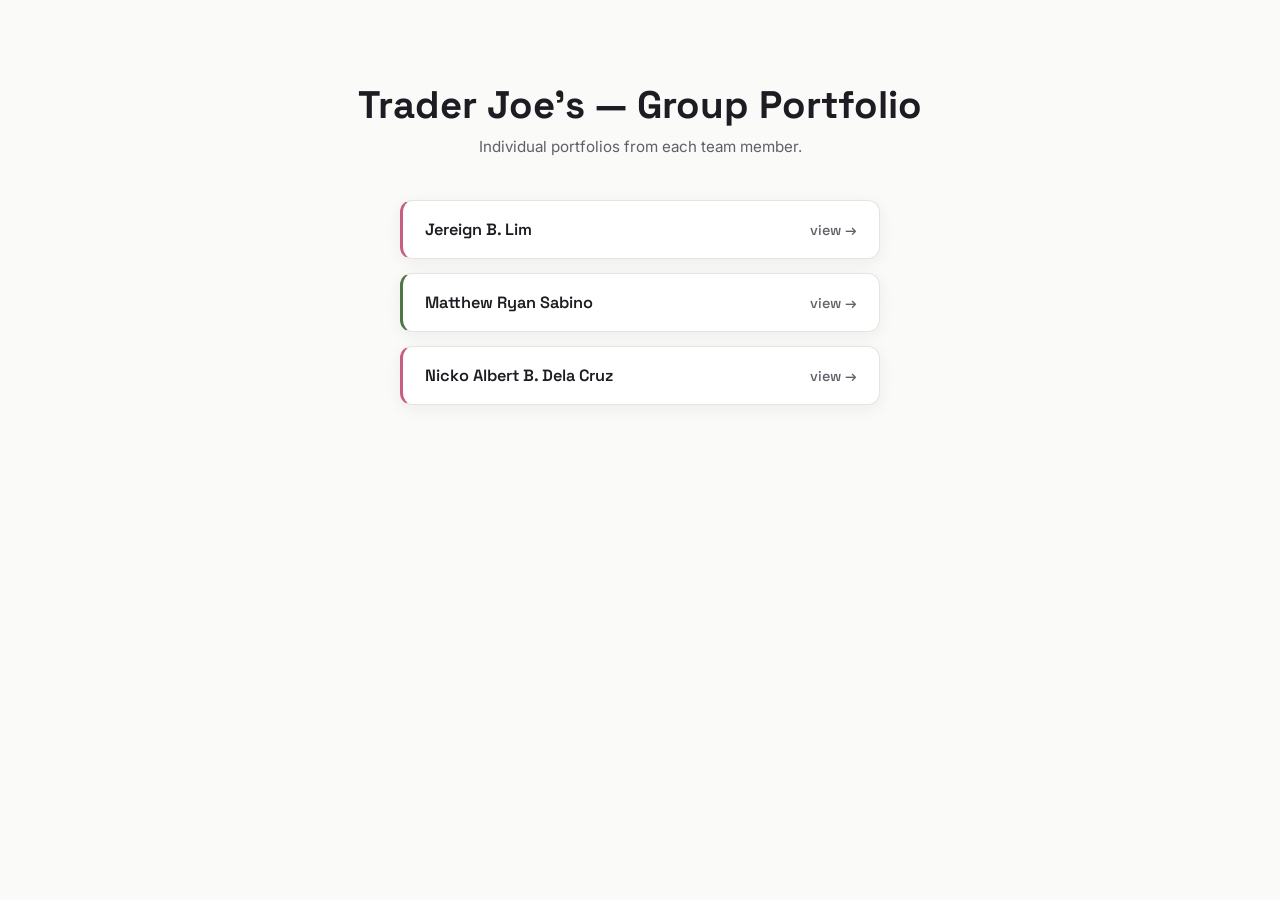
==== index.html @ ab8802c1 "feat: add link to delacruz portfolio in main index, update minor portfolio details" ====
<!DOCTYPE html>
<html lang="en">

<head>
  <meta charset="UTF-8">
  <meta name="viewport" content="width=device-width, initial-scale=1.0">
  <title>Group Portfolio</title>
  <link rel="preconnect" href="https://fonts.googleapis.com">
  <link
    href="https://fonts.googleapis.com/css2?family=Space+Grotesk:wght@600;700&family=Inter:wght@400;500;600&display=swap"
    rel="stylesheet">
  <style>
    :root {
      --ink: #1e1c22;
      --ink-soft: #625d68;
      --paper: #fafaf9;
      --white: #ffffff;
      --line: #e6e3e0;
      --pink-deep: #c85e80;
      --sage-deep: #4f7548;
      --radius: 12px;
      --shadow: 0 4px 16px rgba(30, 28, 34, 0.06);
      --shadow-md: 0 8px 24px rgba(30, 28, 34, 0.09);
    }

    * {
      box-sizing: border-box;
    }

    body {
      margin: 0;
      min-height: 100vh;
      font-family: 'Inter', sans-serif;
      color: var(--ink);
      background: var(--paper);
      display: flex;
      flex-direction: column;
      align-items: center;
      padding: 80px 6% 60px;
    }

    h1 {
      font-family: 'Space Grotesk', sans-serif;
      font-size: clamp(1.8rem, 4vw, 2.4rem);
      margin: 0 0 8px;
    }

    .sub {
      color: var(--ink-soft);
      font-size: 0.95rem;
      margin: 0 0 44px;
    }

    ul {
      list-style: none;
      margin: 0;
      padding: 0;
      width: 100%;
      max-width: 480px;
      display: flex;
      flex-direction: column;
      gap: 14px;
    }

    li a {
      display: flex;
      align-items: center;
      justify-content: space-between;
      text-decoration: none;
      color: var(--ink);
      background: var(--white);
      border: 1px solid var(--line);
      border-left: 3px solid var(--pink-deep);
      border-radius: var(--radius);
      padding: 18px 22px;
      font-family: 'Space Grotesk', sans-serif;
      font-weight: 600;
      font-size: 1.02rem;
      box-shadow: var(--shadow);
      transition: transform 0.15s ease, box-shadow 0.15s ease;
    }

    li:nth-child(2n) a {
      border-left-color: var(--sage-deep);
    }

    li a:hover {
      transform: translateY(-2px);
      box-shadow: var(--shadow-md);
    }

    li a .arrow {
      color: var(--ink-soft);
      font-weight: 500;
      font-size: 0.9rem;
    }
  </style>
</head>

<body>

  <h1>Trader Joe's — Group Portfolio</h1>
  <p class="sub">Individual portfolios from each team member.</p>

  <ul>
    <li><a href="lim-jereign/index.html"><span>Jereign B. Lim</span><span class="arrow">view →</span></a></li>
    <li><a href="sabino-matthewryan/index.html"><span>Matthew Ryan Sabino</span><span class="arrow">view →</span></a>
    </li>
    <li><a href="delacruz-nicko/index.html"><span>Nicko Albert B. Dela Cruz</span><span class="arrow">view →</span></a>
    <!-- Add more <li> entries here as teammates add their folders -->
  </ul>

</body>

</html>
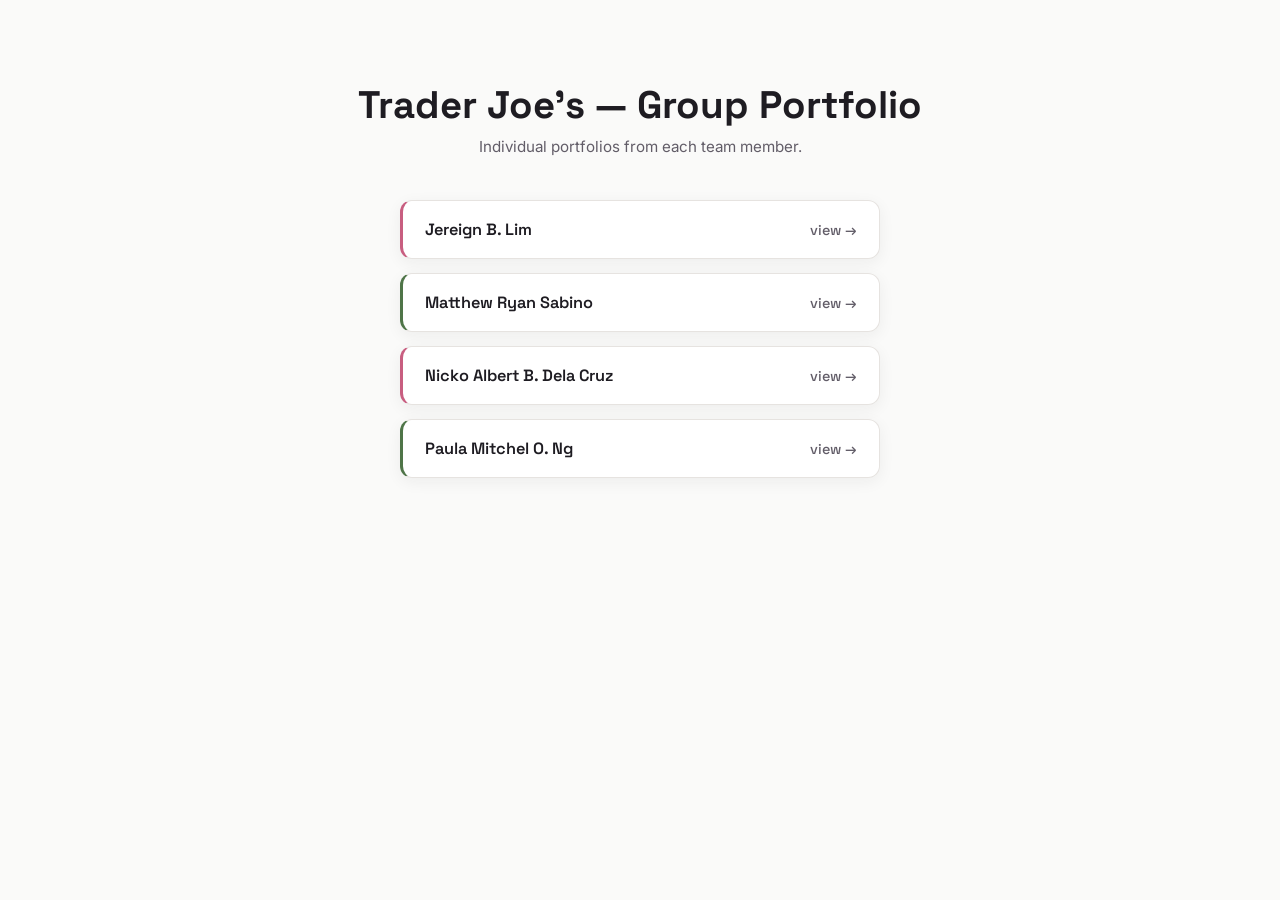
==== commit 1e2859aa: "update main index.html with portfolio link" ====
--- a/index.html
+++ b/index.html
@@ -107,6 +107,7 @@
     <li><a href="sabino-matthewryan/index.html"><span>Matthew Ryan Sabino</span><span class="arrow">view →</span></a>
     </li>
     <li><a href="delacruz-nicko/index.html"><span>Nicko Albert B. Dela Cruz</span><span class="arrow">view →</span></a>
+    <li><a href="ng-paulamitchel/index.html"><span>Paula Mitchel O. Ng</span><span class="arrow">view →</span></a>
     <!-- Add more <li> entries here as teammates add their folders -->
   </ul>
 
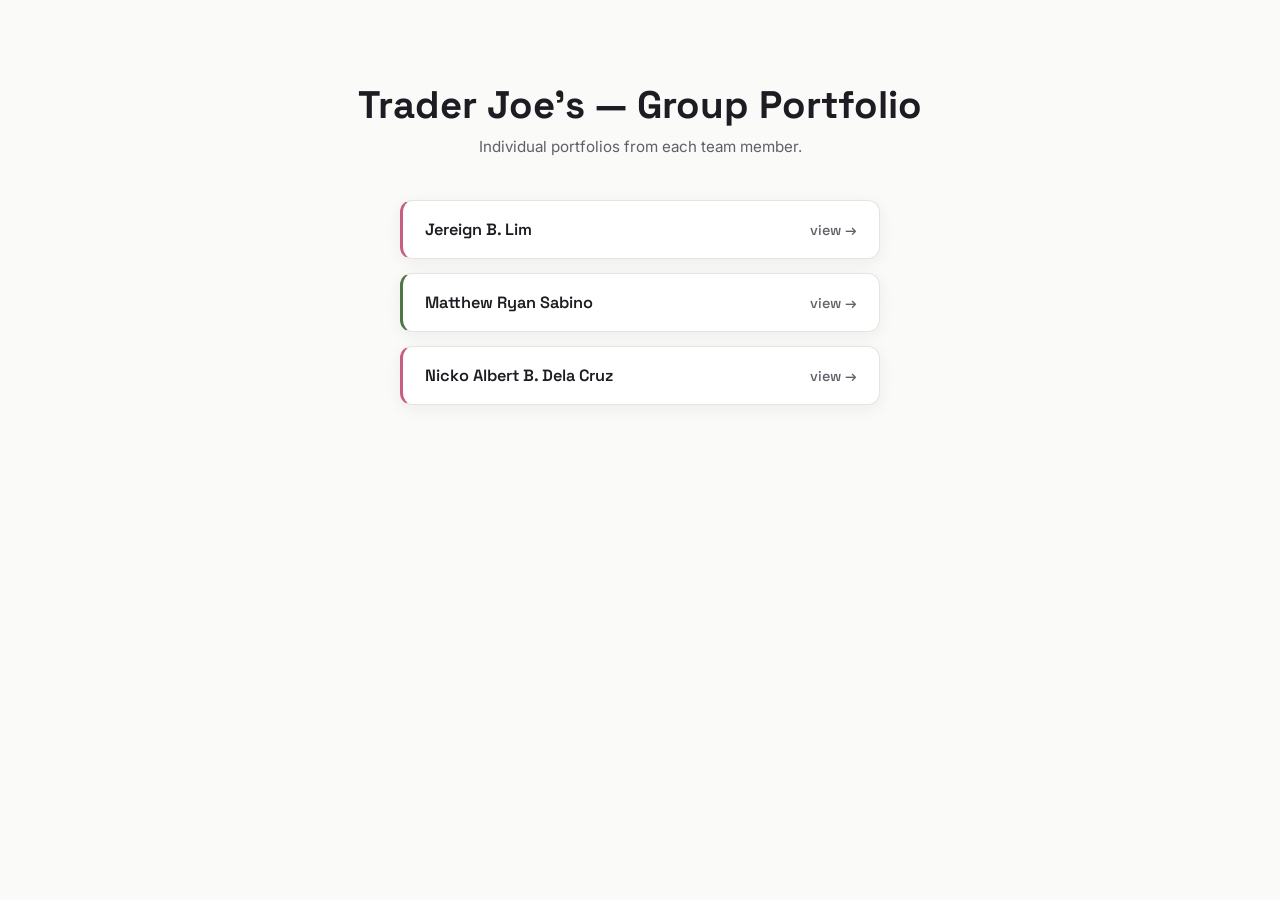
==== commit 61d2fa36: "Merge branch 'main' into lim-portfolio" ====
--- a/index.html
+++ b/index.html
@@ -107,7 +107,6 @@
     <li><a href="sabino-matthewryan/index.html"><span>Matthew Ryan Sabino</span><span class="arrow">view →</span></a>
     </li>
     <li><a href="delacruz-nicko/index.html"><span>Nicko Albert B. Dela Cruz</span><span class="arrow">view →</span></a>
-    <li><a href="ng-paulamitchel/index.html"><span>Paula Mitchel O. Ng</span><span class="arrow">view →</span></a>
     <!-- Add more <li> entries here as teammates add their folders -->
   </ul>
 
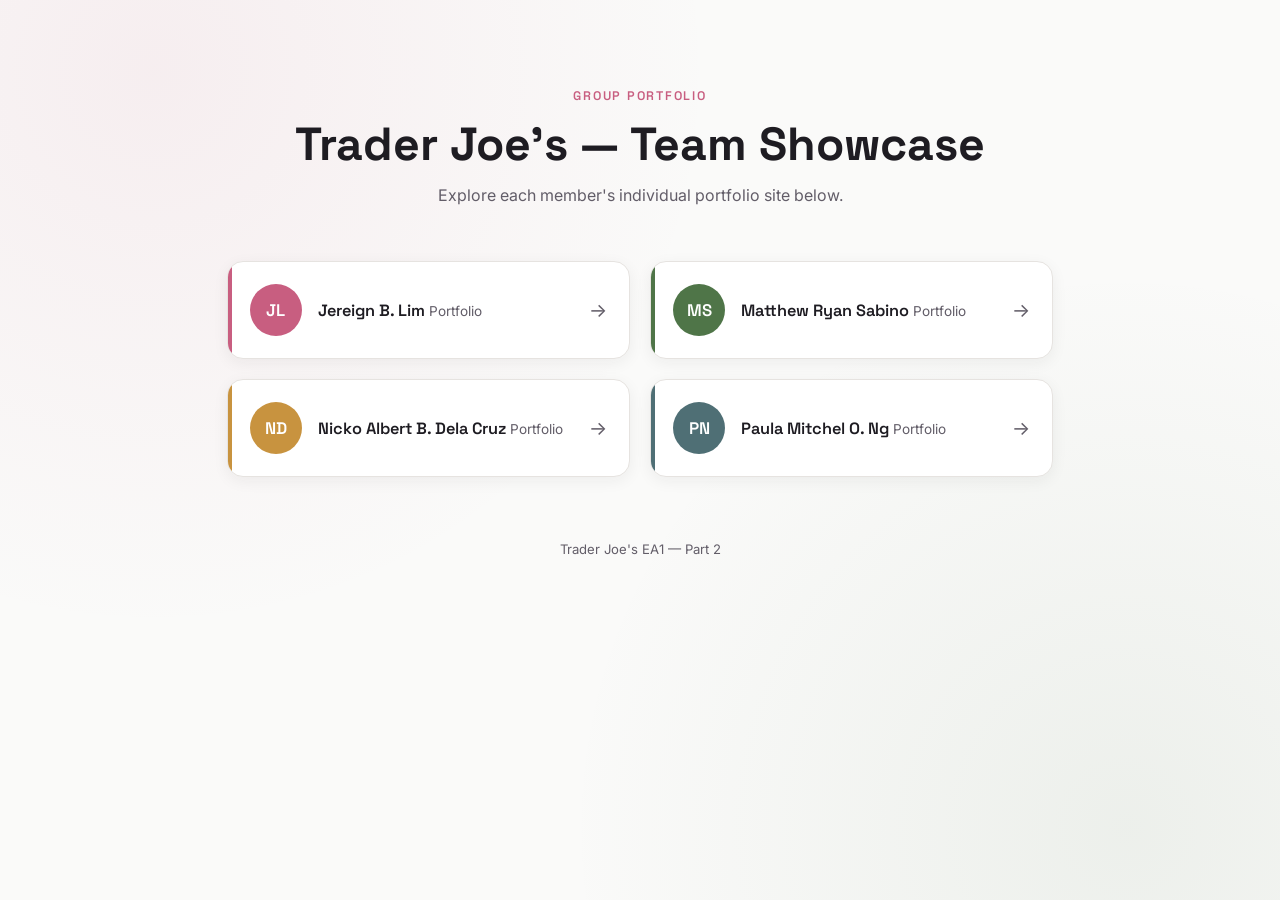
==== commit e853994e: "Revamp portfolio section layout and styling for improved presentation" ====
--- a/index.html
+++ b/index.html
@@ -7,7 +7,7 @@
   <title>Group Portfolio</title>
   <link rel="preconnect" href="https://fonts.googleapis.com">
   <link
-    href="https://fonts.googleapis.com/css2?family=Space+Grotesk:wght@600;700&family=Inter:wght@400;500;600&display=swap"
+    href="https://fonts.googleapis.com/css2?family=Space+Grotesk:wght@500;600;700&family=Inter:wght@400;500;600&display=swap"
     rel="stylesheet">
   <style>
     :root {
@@ -18,9 +18,11 @@
       --line: #e6e3e0;
       --pink-deep: #c85e80;
       --sage-deep: #4f7548;
-      --radius: 12px;
+      --amber: #c8933f;
+      --slate: #4f6f75;
+      --radius: 16px;
       --shadow: 0 4px 16px rgba(30, 28, 34, 0.06);
-      --shadow-md: 0 8px 24px rgba(30, 28, 34, 0.09);
+      --shadow-md: 0 14px 32px rgba(30, 28, 34, 0.12);
     }
 
     * {
@@ -32,84 +34,203 @@
       min-height: 100vh;
       font-family: 'Inter', sans-serif;
       color: var(--ink);
-      background: var(--paper);
+      background:
+        radial-gradient(circle at 12% 8%, rgba(200, 94, 128, 0.08), transparent 40%),
+        radial-gradient(circle at 88% 92%, rgba(79, 117, 72, 0.08), transparent 40%),
+        var(--paper);
+    }
+
+    .wrap {
+      max-width: 980px;
+      margin: 0 auto;
+      padding: 88px 6% 80px;
       display: flex;
       flex-direction: column;
       align-items: center;
-      padding: 80px 6% 60px;
+    }
+
+    .eyebrow {
+      font-family: 'Space Grotesk', sans-serif;
+      font-size: 0.78rem;
+      font-weight: 600;
+      letter-spacing: 0.14em;
+      text-transform: uppercase;
+      color: var(--pink-deep);
+      margin: 0 0 14px;
     }
 
     h1 {
       font-family: 'Space Grotesk', sans-serif;
-      font-size: clamp(1.8rem, 4vw, 2.4rem);
-      margin: 0 0 8px;
+      font-size: clamp(2rem, 5vw, 2.9rem);
+      line-height: 1.15;
+      margin: 0 0 14px;
+      text-align: center;
     }
 
     .sub {
       color: var(--ink-soft);
-      font-size: 0.95rem;
-      margin: 0 0 44px;
-    }
-
-    ul {
+      font-size: 1rem;
+      max-width: 46ch;
+      text-align: center;
+      margin: 0 0 56px;
+    }
+
+    .grid {
       list-style: none;
       margin: 0;
       padding: 0;
       width: 100%;
-      max-width: 480px;
-      display: flex;
-      flex-direction: column;
-      gap: 14px;
-    }
-
-    li a {
+      display: grid;
+      grid-template-columns: repeat(2, minmax(0, 1fr));
+      gap: 20px;
+    }
+
+    @media (max-width: 620px) {
+      .grid {
+        grid-template-columns: 1fr;
+      }
+    }
+
+    .card {
       display: flex;
       align-items: center;
-      justify-content: space-between;
+      gap: 16px;
       text-decoration: none;
       color: var(--ink);
       background: var(--white);
       border: 1px solid var(--line);
-      border-left: 3px solid var(--pink-deep);
       border-radius: var(--radius);
-      padding: 18px 22px;
+      padding: 22px;
+      box-shadow: var(--shadow);
+      transition: transform 0.2s ease, box-shadow 0.2s ease, border-color 0.2s ease;
+      position: relative;
+      overflow: hidden;
+    }
+
+    .card::before {
+      content: "";
+      position: absolute;
+      inset: 0 auto 0 0;
+      width: 4px;
+      background: var(--accent, var(--pink-deep));
+    }
+
+    .card:hover {
+      transform: translateY(-3px);
+      box-shadow: var(--shadow-md);
+      border-color: color-mix(in srgb, var(--accent, var(--pink-deep)) 40%, var(--line));
+    }
+
+    .avatar {
+      flex: none;
+      width: 52px;
+      height: 52px;
+      border-radius: 50%;
+      display: flex;
+      align-items: center;
+      justify-content: center;
+      font-family: 'Space Grotesk', sans-serif;
+      font-weight: 600;
+      font-size: 1.05rem;
+      color: var(--white);
+      background: var(--accent, var(--pink-deep));
+    }
+
+    .info {
+      flex: 1;
+      min-width: 0;
+    }
+
+    .name {
       font-family: 'Space Grotesk', sans-serif;
       font-weight: 600;
       font-size: 1.02rem;
-      box-shadow: var(--shadow);
-      transition: transform 0.15s ease, box-shadow 0.15s ease;
-    }
-
-    li:nth-child(2n) a {
-      border-left-color: var(--sage-deep);
-    }
-
-    li a:hover {
-      transform: translateY(-2px);
-      box-shadow: var(--shadow-md);
-    }
-
-    li a .arrow {
-      color: var(--ink-soft);
-      font-weight: 500;
-      font-size: 0.9rem;
+      white-space: nowrap;
+      overflow: hidden;
+      text-overflow: ellipsis;
+    }
+
+    .role {
+      color: var(--ink-soft);
+      font-size: 0.85rem;
+      margin-top: 2px;
+    }
+
+    .arrow {
+      flex: none;
+      color: var(--ink-soft);
+      font-size: 1.2rem;
+      transition: transform 0.2s ease, color 0.2s ease;
+    }
+
+    .card:hover .arrow {
+      transform: translateX(3px);
+      color: var(--accent, var(--pink-deep));
+    }
+
+    footer {
+      margin-top: 64px;
+      color: var(--ink-soft);
+      font-size: 0.82rem;
+      text-align: center;
     }
   </style>
 </head>
 
 <body>
 
-  <h1>Trader Joe's — Group Portfolio</h1>
-  <p class="sub">Individual portfolios from each team member.</p>
-
-  <ul>
-    <li><a href="lim-jereign/index.html"><span>Jereign B. Lim</span><span class="arrow">view →</span></a></li>
-    <li><a href="sabino-matthewryan/index.html"><span>Matthew Ryan Sabino</span><span class="arrow">view →</span></a>
-    </li>
-    <li><a href="delacruz-nicko/index.html"><span>Nicko Albert B. Dela Cruz</span><span class="arrow">view →</span></a>
-    <!-- Add more <li> entries here as teammates add their folders -->
-  </ul>
+  <div class="wrap">
+    <p class="eyebrow">Group Portfolio</p>
+    <h1>Trader Joe's — Team Showcase</h1>
+    <p class="sub">Explore each member's individual portfolio site below.</p>
+
+    <ul class="grid">
+      <li>
+        <a class="card" href="lim-jereign/index.html" style="--accent: var(--pink-deep);">
+          <span class="avatar">JL</span>
+          <span class="info">
+            <span class="name">Jereign B. Lim</span>
+            <span class="role">Portfolio</span>
+          </span>
+          <span class="arrow">→</span>
+        </a>
+      </li>
+      <li>
+        <a class="card" href="sabino-matthewryan/index.html" style="--accent: var(--sage-deep);">
+          <span class="avatar">MS</span>
+          <span class="info">
+            <span class="name">Matthew Ryan Sabino</span>
+            <span class="role">Portfolio</span>
+          </span>
+          <span class="arrow">→</span>
+        </a>
+      </li>
+      <li>
+        <a class="card" href="delacruz-nicko/index.html" style="--accent: var(--amber);">
+          <span class="avatar">ND</span>
+          <span class="info">
+            <span class="name">Nicko Albert B. Dela Cruz</span>
+            <span class="role">Portfolio</span>
+          </span>
+          <span class="arrow">→</span>
+        </a>
+      </li>
+      <li>
+        <a class="card" href="ng-paulamitchel/index.html" style="--accent: var(--slate);">
+          <span class="avatar">PN</span>
+          <span class="info">
+            <span class="name">Paula Mitchel O. Ng</span>
+            <span class="role">Portfolio</span>
+          </span>
+          <span class="arrow">→</span>
+        </a>
+      </li>
+      <!-- Add more <li> entries here as teammates add their folders -->
+    </ul>
+
+    <footer>Trader Joe's EA1 — Part 2</footer>
+  </div>
 
 </body>
 
-</html>+</html>
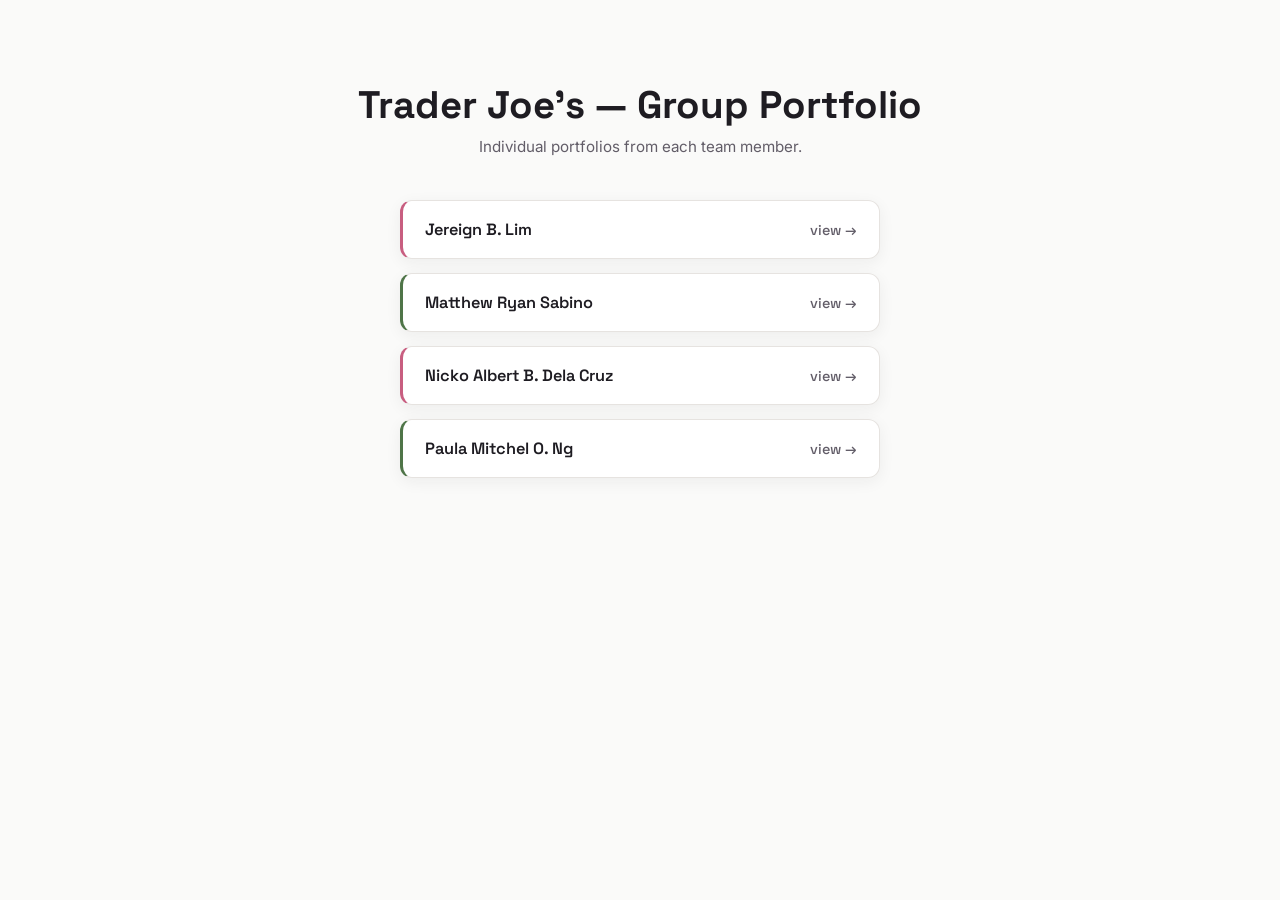
==== commit 7586c2b6: "Revert "Revamp portfolio section layout and styling for improved presentation" This reverts commit f" ====
--- a/index.html
+++ b/index.html
@@ -7,7 +7,7 @@
   <title>Group Portfolio</title>
   <link rel="preconnect" href="https://fonts.googleapis.com">
   <link
-    href="https://fonts.googleapis.com/css2?family=Space+Grotesk:wght@500;600;700&family=Inter:wght@400;500;600&display=swap"
+    href="https://fonts.googleapis.com/css2?family=Space+Grotesk:wght@600;700&family=Inter:wght@400;500;600&display=swap"
     rel="stylesheet">
   <style>
     :root {
@@ -18,11 +18,9 @@
       --line: #e6e3e0;
       --pink-deep: #c85e80;
       --sage-deep: #4f7548;
-      --amber: #c8933f;
-      --slate: #4f6f75;
-      --radius: 16px;
+      --radius: 12px;
       --shadow: 0 4px 16px rgba(30, 28, 34, 0.06);
-      --shadow-md: 0 14px 32px rgba(30, 28, 34, 0.12);
+      --shadow-md: 0 8px 24px rgba(30, 28, 34, 0.09);
     }
 
     * {
@@ -34,203 +32,85 @@
       min-height: 100vh;
       font-family: 'Inter', sans-serif;
       color: var(--ink);
-      background:
-        radial-gradient(circle at 12% 8%, rgba(200, 94, 128, 0.08), transparent 40%),
-        radial-gradient(circle at 88% 92%, rgba(79, 117, 72, 0.08), transparent 40%),
-        var(--paper);
-    }
-
-    .wrap {
-      max-width: 980px;
-      margin: 0 auto;
-      padding: 88px 6% 80px;
+      background: var(--paper);
       display: flex;
       flex-direction: column;
       align-items: center;
-    }
-
-    .eyebrow {
-      font-family: 'Space Grotesk', sans-serif;
-      font-size: 0.78rem;
-      font-weight: 600;
-      letter-spacing: 0.14em;
-      text-transform: uppercase;
-      color: var(--pink-deep);
-      margin: 0 0 14px;
+      padding: 80px 6% 60px;
     }
 
     h1 {
       font-family: 'Space Grotesk', sans-serif;
-      font-size: clamp(2rem, 5vw, 2.9rem);
-      line-height: 1.15;
-      margin: 0 0 14px;
-      text-align: center;
+      font-size: clamp(1.8rem, 4vw, 2.4rem);
+      margin: 0 0 8px;
     }
 
     .sub {
       color: var(--ink-soft);
-      font-size: 1rem;
-      max-width: 46ch;
-      text-align: center;
-      margin: 0 0 56px;
+      font-size: 0.95rem;
+      margin: 0 0 44px;
     }
 
-    .grid {
+    ul {
       list-style: none;
       margin: 0;
       padding: 0;
       width: 100%;
-      display: grid;
-      grid-template-columns: repeat(2, minmax(0, 1fr));
-      gap: 20px;
+      max-width: 480px;
+      display: flex;
+      flex-direction: column;
+      gap: 14px;
     }
 
-    @media (max-width: 620px) {
-      .grid {
-        grid-template-columns: 1fr;
-      }
-    }
-
-    .card {
+    li a {
       display: flex;
       align-items: center;
-      gap: 16px;
+      justify-content: space-between;
       text-decoration: none;
       color: var(--ink);
       background: var(--white);
       border: 1px solid var(--line);
+      border-left: 3px solid var(--pink-deep);
       border-radius: var(--radius);
-      padding: 22px;
-      box-shadow: var(--shadow);
-      transition: transform 0.2s ease, box-shadow 0.2s ease, border-color 0.2s ease;
-      position: relative;
-      overflow: hidden;
-    }
-
-    .card::before {
-      content: "";
-      position: absolute;
-      inset: 0 auto 0 0;
-      width: 4px;
-      background: var(--accent, var(--pink-deep));
-    }
-
-    .card:hover {
-      transform: translateY(-3px);
-      box-shadow: var(--shadow-md);
-      border-color: color-mix(in srgb, var(--accent, var(--pink-deep)) 40%, var(--line));
-    }
-
-    .avatar {
-      flex: none;
-      width: 52px;
-      height: 52px;
-      border-radius: 50%;
-      display: flex;
-      align-items: center;
-      justify-content: center;
-      font-family: 'Space Grotesk', sans-serif;
-      font-weight: 600;
-      font-size: 1.05rem;
-      color: var(--white);
-      background: var(--accent, var(--pink-deep));
-    }
-
-    .info {
-      flex: 1;
-      min-width: 0;
-    }
-
-    .name {
+      padding: 18px 22px;
       font-family: 'Space Grotesk', sans-serif;
       font-weight: 600;
       font-size: 1.02rem;
-      white-space: nowrap;
-      overflow: hidden;
-      text-overflow: ellipsis;
+      box-shadow: var(--shadow);
+      transition: transform 0.15s ease, box-shadow 0.15s ease;
     }
 
-    .role {
-      color: var(--ink-soft);
-      font-size: 0.85rem;
-      margin-top: 2px;
+    li:nth-child(2n) a {
+      border-left-color: var(--sage-deep);
     }
 
-    .arrow {
-      flex: none;
-      color: var(--ink-soft);
-      font-size: 1.2rem;
-      transition: transform 0.2s ease, color 0.2s ease;
+    li a:hover {
+      transform: translateY(-2px);
+      box-shadow: var(--shadow-md);
     }
 
-    .card:hover .arrow {
-      transform: translateX(3px);
-      color: var(--accent, var(--pink-deep));
-    }
-
-    footer {
-      margin-top: 64px;
+    li a .arrow {
       color: var(--ink-soft);
-      font-size: 0.82rem;
-      text-align: center;
+      font-weight: 500;
+      font-size: 0.9rem;
     }
   </style>
 </head>
 
 <body>
 
-  <div class="wrap">
-    <p class="eyebrow">Group Portfolio</p>
-    <h1>Trader Joe's — Team Showcase</h1>
-    <p class="sub">Explore each member's individual portfolio site below.</p>
+  <h1>Trader Joe's — Group Portfolio</h1>
+  <p class="sub">Individual portfolios from each team member.</p>
 
-    <ul class="grid">
-      <li>
-        <a class="card" href="lim-jereign/index.html" style="--accent: var(--pink-deep);">
-          <span class="avatar">JL</span>
-          <span class="info">
-            <span class="name">Jereign B. Lim</span>
-            <span class="role">Portfolio</span>
-          </span>
-          <span class="arrow">→</span>
-        </a>
-      </li>
-      <li>
-        <a class="card" href="sabino-matthewryan/index.html" style="--accent: var(--sage-deep);">
-          <span class="avatar">MS</span>
-          <span class="info">
-            <span class="name">Matthew Ryan Sabino</span>
-            <span class="role">Portfolio</span>
-          </span>
-          <span class="arrow">→</span>
-        </a>
-      </li>
-      <li>
-        <a class="card" href="delacruz-nicko/index.html" style="--accent: var(--amber);">
-          <span class="avatar">ND</span>
-          <span class="info">
-            <span class="name">Nicko Albert B. Dela Cruz</span>
-            <span class="role">Portfolio</span>
-          </span>
-          <span class="arrow">→</span>
-        </a>
-      </li>
-      <li>
-        <a class="card" href="ng-paulamitchel/index.html" style="--accent: var(--slate);">
-          <span class="avatar">PN</span>
-          <span class="info">
-            <span class="name">Paula Mitchel O. Ng</span>
-            <span class="role">Portfolio</span>
-          </span>
-          <span class="arrow">→</span>
-        </a>
-      </li>
-      <!-- Add more <li> entries here as teammates add their folders -->
-    </ul>
-
-    <footer>Trader Joe's EA1 — Part 2</footer>
-  </div>
+  <ul>
+    <li><a href="lim-jereign/index.html"><span>Jereign B. Lim</span><span class="arrow">view →</span></a></li>
+    <li><a href="sabino-matthewryan/index.html"><span>Matthew Ryan Sabino</span><span class="arrow">view →</span></a>
+    </li>
+    <li><a href="delacruz-nicko/index.html"><span>Nicko Albert B. Dela Cruz</span><span class="arrow">view →</span></a>
+    <li><a href="ng-paulamitchel/index.html"><span>Paula Mitchel O. Ng</span><span class="arrow">view →</span></a>
+    <!-- Add more <li> entries here as teammates add their folders -->
+  </ul>
 
 </body>
 
-</html>
+</html>
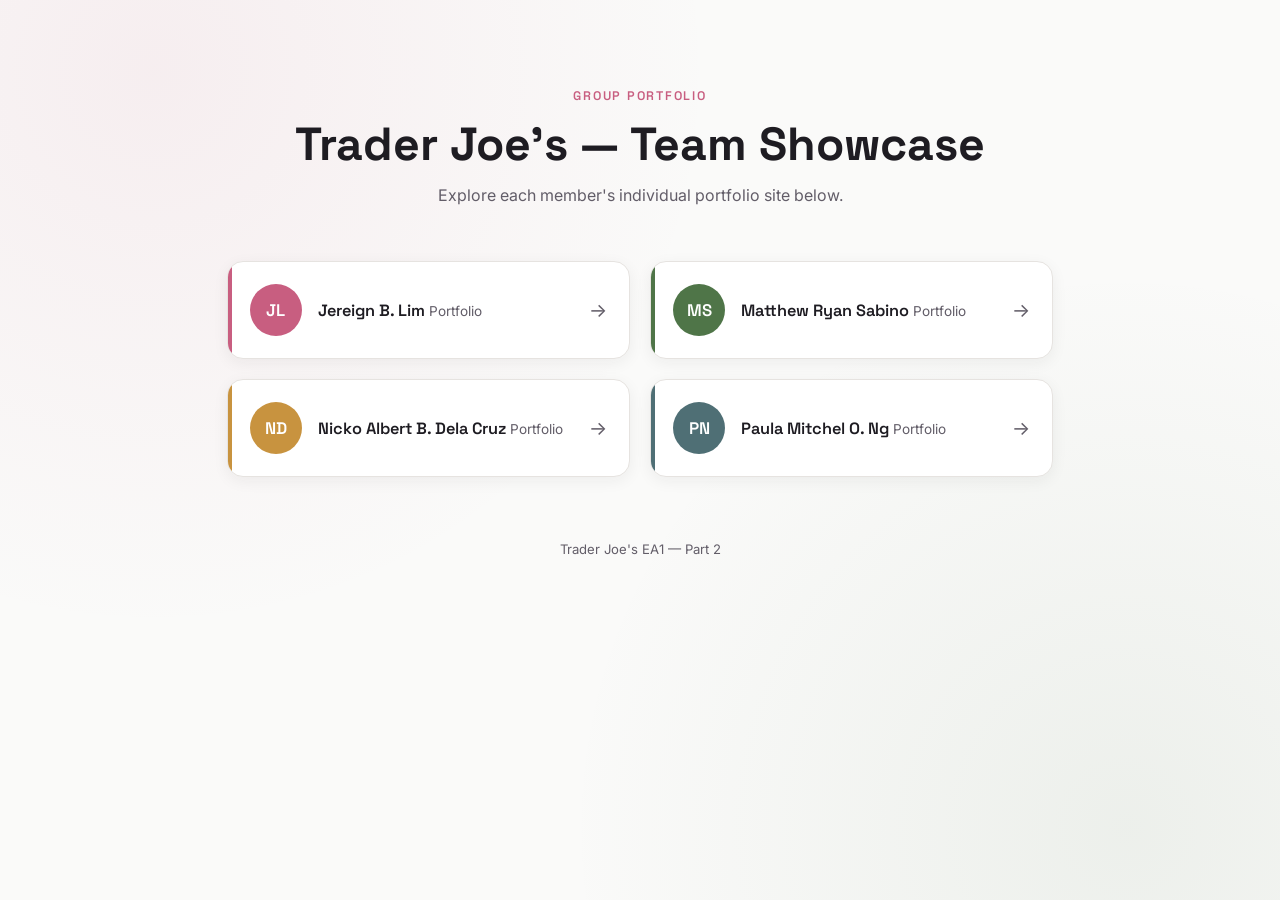
==== commit 427784cd: "Enhance layout and styling of portfolio section for better presentation and user experience" ====
--- a/index.html
+++ b/index.html
@@ -7,7 +7,7 @@
   <title>Group Portfolio</title>
   <link rel="preconnect" href="https://fonts.googleapis.com">
   <link
-    href="https://fonts.googleapis.com/css2?family=Space+Grotesk:wght@600;700&family=Inter:wght@400;500;600&display=swap"
+    href="https://fonts.googleapis.com/css2?family=Space+Grotesk:wght@500;600;700&family=Inter:wght@400;500;600&display=swap"
     rel="stylesheet">
   <style>
     :root {
@@ -18,9 +18,11 @@
       --line: #e6e3e0;
       --pink-deep: #c85e80;
       --sage-deep: #4f7548;
-      --radius: 12px;
+      --amber: #c8933f;
+      --slate: #4f6f75;
+      --radius: 16px;
       --shadow: 0 4px 16px rgba(30, 28, 34, 0.06);
-      --shadow-md: 0 8px 24px rgba(30, 28, 34, 0.09);
+      --shadow-md: 0 14px 32px rgba(30, 28, 34, 0.12);
     }
 
     * {
@@ -32,85 +34,203 @@
       min-height: 100vh;
       font-family: 'Inter', sans-serif;
       color: var(--ink);
-      background: var(--paper);
+      background:
+        radial-gradient(circle at 12% 8%, rgba(200, 94, 128, 0.08), transparent 40%),
+        radial-gradient(circle at 88% 92%, rgba(79, 117, 72, 0.08), transparent 40%),
+        var(--paper);
+    }
+
+    .wrap {
+      max-width: 980px;
+      margin: 0 auto;
+      padding: 88px 6% 80px;
       display: flex;
       flex-direction: column;
       align-items: center;
-      padding: 80px 6% 60px;
+    }
+
+    .eyebrow {
+      font-family: 'Space Grotesk', sans-serif;
+      font-size: 0.78rem;
+      font-weight: 600;
+      letter-spacing: 0.14em;
+      text-transform: uppercase;
+      color: var(--pink-deep);
+      margin: 0 0 14px;
     }
 
     h1 {
       font-family: 'Space Grotesk', sans-serif;
-      font-size: clamp(1.8rem, 4vw, 2.4rem);
-      margin: 0 0 8px;
+      font-size: clamp(2rem, 5vw, 2.9rem);
+      line-height: 1.15;
+      margin: 0 0 14px;
+      text-align: center;
     }
 
     .sub {
       color: var(--ink-soft);
-      font-size: 0.95rem;
-      margin: 0 0 44px;
-    }
-
-    ul {
+      font-size: 1rem;
+      max-width: 46ch;
+      text-align: center;
+      margin: 0 0 56px;
+    }
+
+    .grid {
       list-style: none;
       margin: 0;
       padding: 0;
       width: 100%;
-      max-width: 480px;
-      display: flex;
-      flex-direction: column;
-      gap: 14px;
-    }
-
-    li a {
+      display: grid;
+      grid-template-columns: repeat(2, minmax(0, 1fr));
+      gap: 20px;
+    }
+
+    @media (max-width: 620px) {
+      .grid {
+        grid-template-columns: 1fr;
+      }
+    }
+
+    .card {
       display: flex;
       align-items: center;
-      justify-content: space-between;
+      gap: 16px;
       text-decoration: none;
       color: var(--ink);
       background: var(--white);
       border: 1px solid var(--line);
-      border-left: 3px solid var(--pink-deep);
       border-radius: var(--radius);
-      padding: 18px 22px;
+      padding: 22px;
+      box-shadow: var(--shadow);
+      transition: transform 0.2s ease, box-shadow 0.2s ease, border-color 0.2s ease;
+      position: relative;
+      overflow: hidden;
+    }
+
+    .card::before {
+      content: "";
+      position: absolute;
+      inset: 0 auto 0 0;
+      width: 4px;
+      background: var(--accent, var(--pink-deep));
+    }
+
+    .card:hover {
+      transform: translateY(-3px);
+      box-shadow: var(--shadow-md);
+      border-color: color-mix(in srgb, var(--accent, var(--pink-deep)) 40%, var(--line));
+    }
+
+    .avatar {
+      flex: none;
+      width: 52px;
+      height: 52px;
+      border-radius: 50%;
+      display: flex;
+      align-items: center;
+      justify-content: center;
+      font-family: 'Space Grotesk', sans-serif;
+      font-weight: 600;
+      font-size: 1.05rem;
+      color: var(--white);
+      background: var(--accent, var(--pink-deep));
+    }
+
+    .info {
+      flex: 1;
+      min-width: 0;
+    }
+
+    .name {
       font-family: 'Space Grotesk', sans-serif;
       font-weight: 600;
       font-size: 1.02rem;
-      box-shadow: var(--shadow);
-      transition: transform 0.15s ease, box-shadow 0.15s ease;
-    }
-
-    li:nth-child(2n) a {
-      border-left-color: var(--sage-deep);
-    }
-
-    li a:hover {
-      transform: translateY(-2px);
-      box-shadow: var(--shadow-md);
-    }
-
-    li a .arrow {
-      color: var(--ink-soft);
-      font-weight: 500;
-      font-size: 0.9rem;
+      white-space: nowrap;
+      overflow: hidden;
+      text-overflow: ellipsis;
+    }
+
+    .role {
+      color: var(--ink-soft);
+      font-size: 0.85rem;
+      margin-top: 2px;
+    }
+
+    .arrow {
+      flex: none;
+      color: var(--ink-soft);
+      font-size: 1.2rem;
+      transition: transform 0.2s ease, color 0.2s ease;
+    }
+
+    .card:hover .arrow {
+      transform: translateX(3px);
+      color: var(--accent, var(--pink-deep));
+    }
+
+    footer {
+      margin-top: 64px;
+      color: var(--ink-soft);
+      font-size: 0.82rem;
+      text-align: center;
     }
   </style>
 </head>
 
 <body>
 
-  <h1>Trader Joe's — Group Portfolio</h1>
-  <p class="sub">Individual portfolios from each team member.</p>
-
-  <ul>
-    <li><a href="lim-jereign/index.html"><span>Jereign B. Lim</span><span class="arrow">view →</span></a></li>
-    <li><a href="sabino-matthewryan/index.html"><span>Matthew Ryan Sabino</span><span class="arrow">view →</span></a>
-    </li>
-    <li><a href="delacruz-nicko/index.html"><span>Nicko Albert B. Dela Cruz</span><span class="arrow">view →</span></a>
-    <li><a href="ng-paulamitchel/index.html"><span>Paula Mitchel O. Ng</span><span class="arrow">view →</span></a>
-    <!-- Add more <li> entries here as teammates add their folders -->
-  </ul>
+  <div class="wrap">
+    <p class="eyebrow">Group Portfolio</p>
+    <h1>Trader Joe's — Team Showcase</h1>
+    <p class="sub">Explore each member's individual portfolio site below.</p>
+
+    <ul class="grid">
+      <li>
+        <a class="card" href="lim-jereign/index.html" style="--accent: var(--pink-deep);">
+          <span class="avatar">JL</span>
+          <span class="info">
+            <span class="name">Jereign B. Lim</span>
+            <span class="role">Portfolio</span>
+          </span>
+          <span class="arrow">→</span>
+        </a>
+      </li>
+      <li>
+        <a class="card" href="sabino-matthewryan/index.html" style="--accent: var(--sage-deep);">
+          <span class="avatar">MS</span>
+          <span class="info">
+            <span class="name">Matthew Ryan Sabino</span>
+            <span class="role">Portfolio</span>
+          </span>
+          <span class="arrow">→</span>
+        </a>
+      </li>
+      <li>
+        <a class="card" href="delacruz-nicko/index.html" style="--accent: var(--amber);">
+          <span class="avatar">ND</span>
+          <span class="info">
+            <span class="name">Nicko Albert B. Dela Cruz</span>
+            <span class="role">Portfolio</span>
+          </span>
+          <span class="arrow">→</span>
+        </a>
+      </li>
+      <li>
+        <a class="card" href="ng-paulamitchel/index.html" style="--accent: var(--slate);">
+          <span class="avatar">PN</span>
+          <span class="info">
+            <span class="name">Paula Mitchel O. Ng</span>
+            <span class="role">Portfolio</span>
+          </span>
+          <span class="arrow">→</span>
+        </a>
+      </li>
+      <!-- Add more <li> entries here as teammates add their folders -->
+    </ul>
+
+    <footer>Trader Joe's EA1 — Part 2</footer>
+  </div>
 
 </body>
 
-</html>+</html>
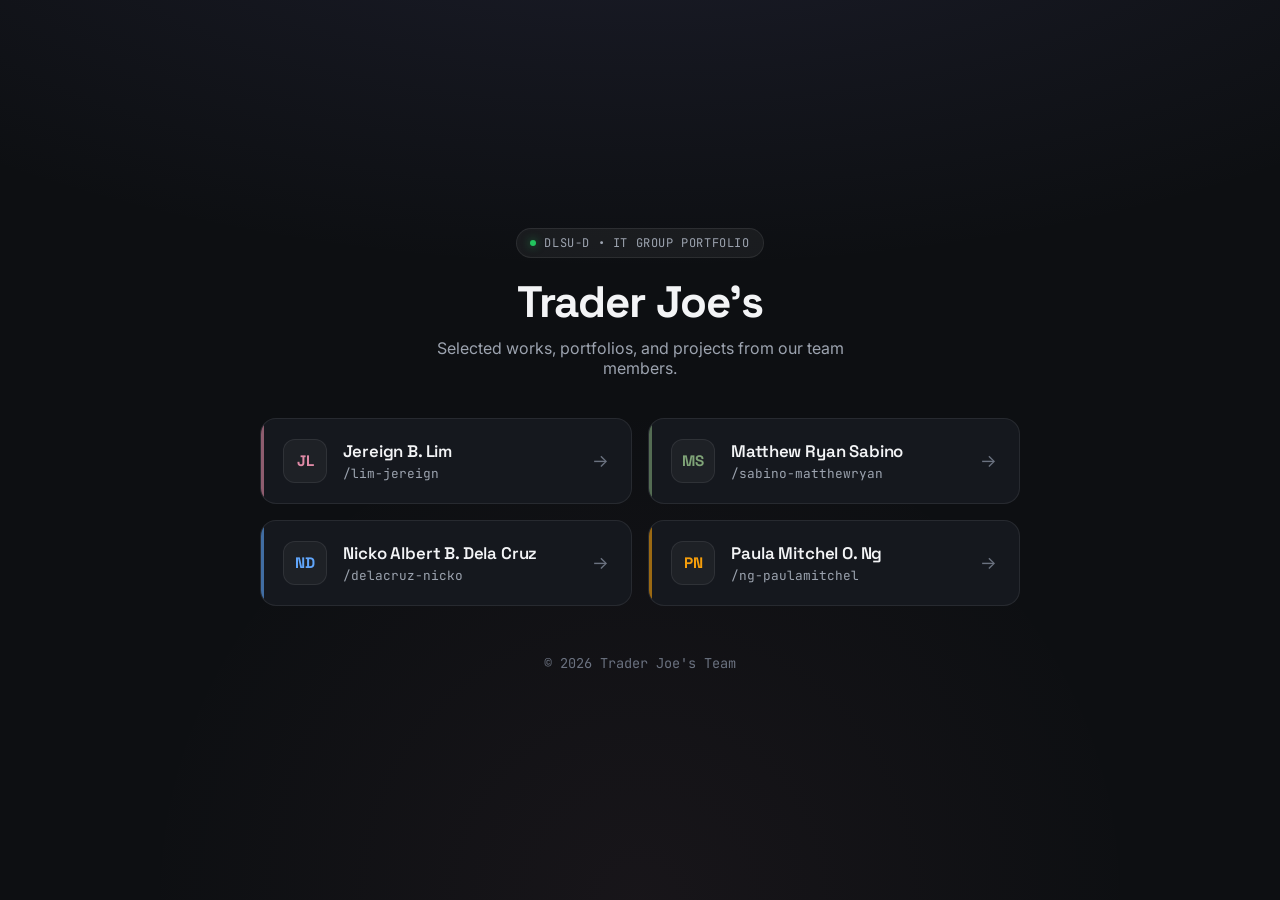
==== commit 3e820190: "feat: redesign portfolio landing page with modern dark theme and card-based layout" ====
--- a/index.html
+++ b/index.html
@@ -4,233 +4,286 @@
 <head>
   <meta charset="UTF-8">
   <meta name="viewport" content="width=device-width, initial-scale=1.0">
-  <title>Group Portfolio</title>
+  <title>Trader Joe's — Group Portfolio</title>
+  <meta name="description" content="Group Portfolio hub for Trader Joe's - 4th Year IT Students.">
   <link rel="preconnect" href="https://fonts.googleapis.com">
+  <link rel="preconnect" href="https://fonts.gstatic.com" crossorigin>
   <link
-    href="https://fonts.googleapis.com/css2?family=Space+Grotesk:wght@500;600;700&family=Inter:wght@400;500;600&display=swap"
+    href="https://fonts.googleapis.com/css2?family=Space+Grotesk:wght@500;600;700&family=Inter:wght@400;500;600&family=JetBrains+Mono:wght@500&display=swap"
     rel="stylesheet">
   <style>
     :root {
-      --ink: #1e1c22;
-      --ink-soft: #625d68;
-      --paper: #fafaf9;
-      --white: #ffffff;
-      --line: #e6e3e0;
-      --pink-deep: #c85e80;
-      --sage-deep: #4f7548;
-      --amber: #c8933f;
-      --slate: #4f6f75;
-      --radius: 16px;
-      --shadow: 0 4px 16px rgba(30, 28, 34, 0.06);
-      --shadow-md: 0 14px 32px rgba(30, 28, 34, 0.12);
+      --bg: #0d0f12;
+      --bg-card: #15181e;
+      --bg-card-hover: #1c2028;
+      --border: rgba(255, 255, 255, 0.08);
+      --border-hover: rgba(255, 255, 255, 0.2);
+      --text-main: #f3f4f6;
+      --text-muted: #9ca3af;
+      --text-dim: #6b7280;
+      --accent-pink: #e08aa6;
+      --accent-sage: #7fa377;
+      --accent-blue: #60a5fa;
+      --accent-amber: #f59e0b;
+      --font-display: 'Space Grotesk', sans-serif;
+      --font-body: 'Inter', sans-serif;
+      --font-mono: 'JetBrains Mono', monospace;
+      --radius-lg: 16px;
+      --radius-full: 9999px;
+      --transition: 0.2s cubic-bezier(0.16, 1, 0.3, 1);
     }
 
     * {
       box-sizing: border-box;
-    }
-
-    body {
-      margin: 0;
-      min-height: 100vh;
-      font-family: 'Inter', sans-serif;
-      color: var(--ink);
-      background:
-        radial-gradient(circle at 12% 8%, rgba(200, 94, 128, 0.08), transparent 40%),
-        radial-gradient(circle at 88% 92%, rgba(79, 117, 72, 0.08), transparent 40%),
-        var(--paper);
-    }
-
-    .wrap {
-      max-width: 980px;
-      margin: 0 auto;
-      padding: 88px 6% 80px;
-      display: flex;
-      flex-direction: column;
-      align-items: center;
-    }
-
-    .eyebrow {
-      font-family: 'Space Grotesk', sans-serif;
-      font-size: 0.78rem;
-      font-weight: 600;
-      letter-spacing: 0.14em;
-      text-transform: uppercase;
-      color: var(--pink-deep);
-      margin: 0 0 14px;
-    }
-
-    h1 {
-      font-family: 'Space Grotesk', sans-serif;
-      font-size: clamp(2rem, 5vw, 2.9rem);
-      line-height: 1.15;
-      margin: 0 0 14px;
-      text-align: center;
-    }
-
-    .sub {
-      color: var(--ink-soft);
-      font-size: 1rem;
-      max-width: 46ch;
-      text-align: center;
-      margin: 0 0 56px;
-    }
-
-    .grid {
-      list-style: none;
       margin: 0;
       padding: 0;
+    }
+
+    body {
+      min-height: 100vh;
+      font-family: var(--font-body);
+      color: var(--text-main);
+      background-color: var(--bg);
+      background-image: 
+        radial-gradient(ellipse 80% 50% at 50% -20%, rgba(120, 119, 198, 0.15), transparent 100%),
+        radial-gradient(circle 500px at 50% 100%, rgba(224, 138, 166, 0.05), transparent);
+      display: flex;
+      flex-direction: column;
+      align-items: center;
+      justify-content: center;
+      padding: 3rem 1.5rem;
+    }
+
+    .container {
       width: 100%;
+      max-width: 760px;
+    }
+
+    /* Header */
+    .header {
+      text-align: center;
+      margin-bottom: 2.5rem;
+    }
+
+    .badge {
+      display: inline-flex;
+      align-items: center;
+      gap: 0.5rem;
+      padding: 0.35rem 0.85rem;
+      border-radius: var(--radius-full);
+      background: rgba(255, 255, 255, 0.05);
+      border: 1px solid var(--border);
+      font-family: var(--font-mono);
+      font-size: 0.75rem;
+      letter-spacing: 0.05em;
+      color: var(--text-muted);
+      margin-bottom: 1rem;
+      text-transform: uppercase;
+    }
+
+    .badge-dot {
+      width: 6px;
+      height: 6px;
+      border-radius: 50%;
+      background: #22c55e;
+      box-shadow: 0 0 8px rgba(34, 197, 94, 0.6);
+    }
+
+    h1 {
+      font-family: var(--font-display);
+      font-size: clamp(2rem, 5vw, 2.75rem);
+      font-weight: 700;
+      letter-spacing: -0.02em;
+      margin-bottom: 0.5rem;
+    }
+
+    .subtitle {
+      color: var(--text-muted);
+      font-size: 1rem;
+      max-width: 460px;
+      margin: 0 auto;
+    }
+
+    /* Grid */
+    .grid {
       display: grid;
-      grid-template-columns: repeat(2, minmax(0, 1fr));
-      gap: 20px;
-    }
-
-    @media (max-width: 620px) {
-      .grid {
-        grid-template-columns: 1fr;
-      }
+      grid-template-columns: repeat(auto-fit, minmax(320px, 1fr));
+      gap: 1rem;
+      list-style: none;
     }
 
     .card {
       display: flex;
       align-items: center;
-      gap: 16px;
+      justify-content: space-between;
       text-decoration: none;
-      color: var(--ink);
-      background: var(--white);
-      border: 1px solid var(--line);
-      border-radius: var(--radius);
-      padding: 22px;
-      box-shadow: var(--shadow);
-      transition: transform 0.2s ease, box-shadow 0.2s ease, border-color 0.2s ease;
+      color: inherit;
+      background: var(--bg-card);
+      border: 1px solid var(--border);
+      border-radius: var(--radius-lg);
+      padding: 1.25rem 1.4rem;
+      transition: all var(--transition);
       position: relative;
       overflow: hidden;
     }
 
     .card::before {
-      content: "";
+      content: '';
       position: absolute;
-      inset: 0 auto 0 0;
+      left: 0;
+      top: 0;
+      bottom: 0;
+      width: 3px;
+      background: var(--accent-color, var(--accent-pink));
+      opacity: 0.6;
+      transition: opacity var(--transition), width var(--transition);
+    }
+
+    .card:hover {
+      background: var(--bg-card-hover);
+      border-color: var(--border-hover);
+      transform: translateY(-2px);
+      box-shadow: 0 12px 30px rgba(0, 0, 0, 0.4);
+    }
+
+    .card:hover::before {
+      opacity: 1;
       width: 4px;
-      background: var(--accent, var(--pink-deep));
-    }
-
-    .card:hover {
-      transform: translateY(-3px);
-      box-shadow: var(--shadow-md);
-      border-color: color-mix(in srgb, var(--accent, var(--pink-deep)) 40%, var(--line));
+    }
+
+    .card-content {
+      display: flex;
+      align-items: center;
+      gap: 1rem;
     }
 
     .avatar {
-      flex: none;
-      width: 52px;
-      height: 52px;
-      border-radius: 50%;
+      width: 44px;
+      height: 44px;
+      border-radius: 12px;
+      background: rgba(255, 255, 255, 0.04);
+      border: 1px solid var(--border);
       display: flex;
       align-items: center;
       justify-content: center;
-      font-family: 'Space Grotesk', sans-serif;
+      font-family: var(--font-display);
+      font-weight: 700;
+      font-size: 0.95rem;
+      color: var(--accent-color, var(--text-main));
+    }
+
+    .info {
+      display: flex;
+      flex-direction: column;
+      gap: 0.2rem;
+    }
+
+    .name {
+      font-family: var(--font-display);
+      font-size: 1.05rem;
       font-weight: 600;
-      font-size: 1.05rem;
-      color: var(--white);
-      background: var(--accent, var(--pink-deep));
-    }
-
-    .info {
-      flex: 1;
-      min-width: 0;
-    }
-
-    .name {
-      font-family: 'Space Grotesk', sans-serif;
-      font-weight: 600;
-      font-size: 1.02rem;
-      white-space: nowrap;
-      overflow: hidden;
-      text-overflow: ellipsis;
+      letter-spacing: -0.01em;
     }
 
     .role {
-      color: var(--ink-soft);
+      font-size: 0.8rem;
+      color: var(--text-muted);
+      font-family: var(--font-mono);
+    }
+
+    .arrow-icon {
+      color: var(--text-dim);
+      font-size: 1.1rem;
+      transition: color var(--transition), transform var(--transition);
+    }
+
+    .card:hover .arrow-icon {
+      color: var(--text-main);
+      transform: translateX(4px);
+    }
+
+    /* Footer */
+    .footer {
+      text-align: center;
+      margin-top: 3rem;
+      color: var(--text-dim);
       font-size: 0.85rem;
-      margin-top: 2px;
-    }
-
-    .arrow {
-      flex: none;
-      color: var(--ink-soft);
-      font-size: 1.2rem;
-      transition: transform 0.2s ease, color 0.2s ease;
-    }
-
-    .card:hover .arrow {
-      transform: translateX(3px);
-      color: var(--accent, var(--pink-deep));
-    }
-
-    footer {
-      margin-top: 64px;
-      color: var(--ink-soft);
-      font-size: 0.82rem;
-      text-align: center;
+      font-family: var(--font-mono);
     }
   </style>
 </head>
 
 <body>
 
-  <div class="wrap">
-    <p class="eyebrow">Group Portfolio</p>
-    <h1>Trader Joe's — Team Showcase</h1>
-    <p class="sub">Explore each member's individual portfolio site below.</p>
+  <main class="container">
+    <header class="header">
+      <div class="badge">
+        <span class="badge-dot"></span>
+        <span>DLSU-D • IT Group Portfolio</span>
+      </div>
+      <h1>Trader Joe's</h1>
+      <p class="subtitle">Selected works, portfolios, and projects from our team members.</p>
+    </header>
 
     <ul class="grid">
       <li>
-        <a class="card" href="lim-jereign/index.html" style="--accent: var(--pink-deep);">
-          <span class="avatar">JL</span>
-          <span class="info">
-            <span class="name">Jereign B. Lim</span>
-            <span class="role">Portfolio</span>
-          </span>
-          <span class="arrow">→</span>
-        </a>
-      </li>
-      <li>
-        <a class="card" href="sabino-matthewryan/index.html" style="--accent: var(--sage-deep);">
-          <span class="avatar">MS</span>
-          <span class="info">
-            <span class="name">Matthew Ryan Sabino</span>
-            <span class="role">Portfolio</span>
-          </span>
-          <span class="arrow">→</span>
-        </a>
-      </li>
-      <li>
-        <a class="card" href="delacruz-nicko/index.html" style="--accent: var(--amber);">
-          <span class="avatar">ND</span>
-          <span class="info">
-            <span class="name">Nicko Albert B. Dela Cruz</span>
-            <span class="role">Portfolio</span>
-          </span>
-          <span class="arrow">→</span>
-        </a>
-      </li>
-      <li>
-        <a class="card" href="ng-paulamitchel/index.html" style="--accent: var(--slate);">
-          <span class="avatar">PN</span>
-          <span class="info">
-            <span class="name">Paula Mitchel O. Ng</span>
-            <span class="role">Portfolio</span>
-          </span>
-          <span class="arrow">→</span>
-        </a>
-      </li>
-      <!-- Add more <li> entries here as teammates add their folders -->
+        <a href="lim-jereign/index.html" class="card" style="--accent-color: var(--accent-pink);">
+          <div class="card-content">
+            <div class="avatar">JL</div>
+            <div class="info">
+              <span class="name">Jereign B. Lim</span>
+              <span class="role">/lim-jereign</span>
+            </div>
+          </div>
+          <span class="arrow-icon">&rarr;</span>
+        </a>
+      </li>
+
+      <li>
+        <a href="sabino-matthewryan/index.html" class="card" style="--accent-color: var(--accent-sage);">
+          <div class="card-content">
+            <div class="avatar">MS</div>
+            <div class="info">
+              <span class="name">Matthew Ryan Sabino</span>
+              <span class="role">/sabino-matthewryan</span>
+            </div>
+          </div>
+          <span class="arrow-icon">&rarr;</span>
+        </a>
+      </li>
+
+      <li>
+        <a href="delacruz-nicko/index.html" class="card" style="--accent-color: var(--accent-blue);">
+          <div class="card-content">
+            <div class="avatar">ND</div>
+            <div class="info">
+              <span class="name">Nicko Albert B. Dela Cruz</span>
+              <span class="role">/delacruz-nicko</span>
+            </div>
+          </div>
+          <span class="arrow-icon">&rarr;</span>
+        </a>
+      </li>
+
+      <li>
+        <a href="ng-paulamitchel/index.html" class="card" style="--accent-color: var(--accent-amber);">
+          <div class="card-content">
+            <div class="avatar">PN</div>
+            <div class="info">
+              <span class="name">Paula Mitchel O. Ng</span>
+              <span class="role">/ng-paulamitchel</span>
+            </div>
+          </div>
+          <span class="arrow-icon">&rarr;</span>
+        </a>
+      </li>
     </ul>
 
-    <footer>Trader Joe's EA1 — Part 2</footer>
-  </div>
+    <footer class="footer">
+      <p>&copy; 2026 Trader Joe's Team</p>
+    </footer>
+  </main>
 
 </body>
 
-</html>
+</html>
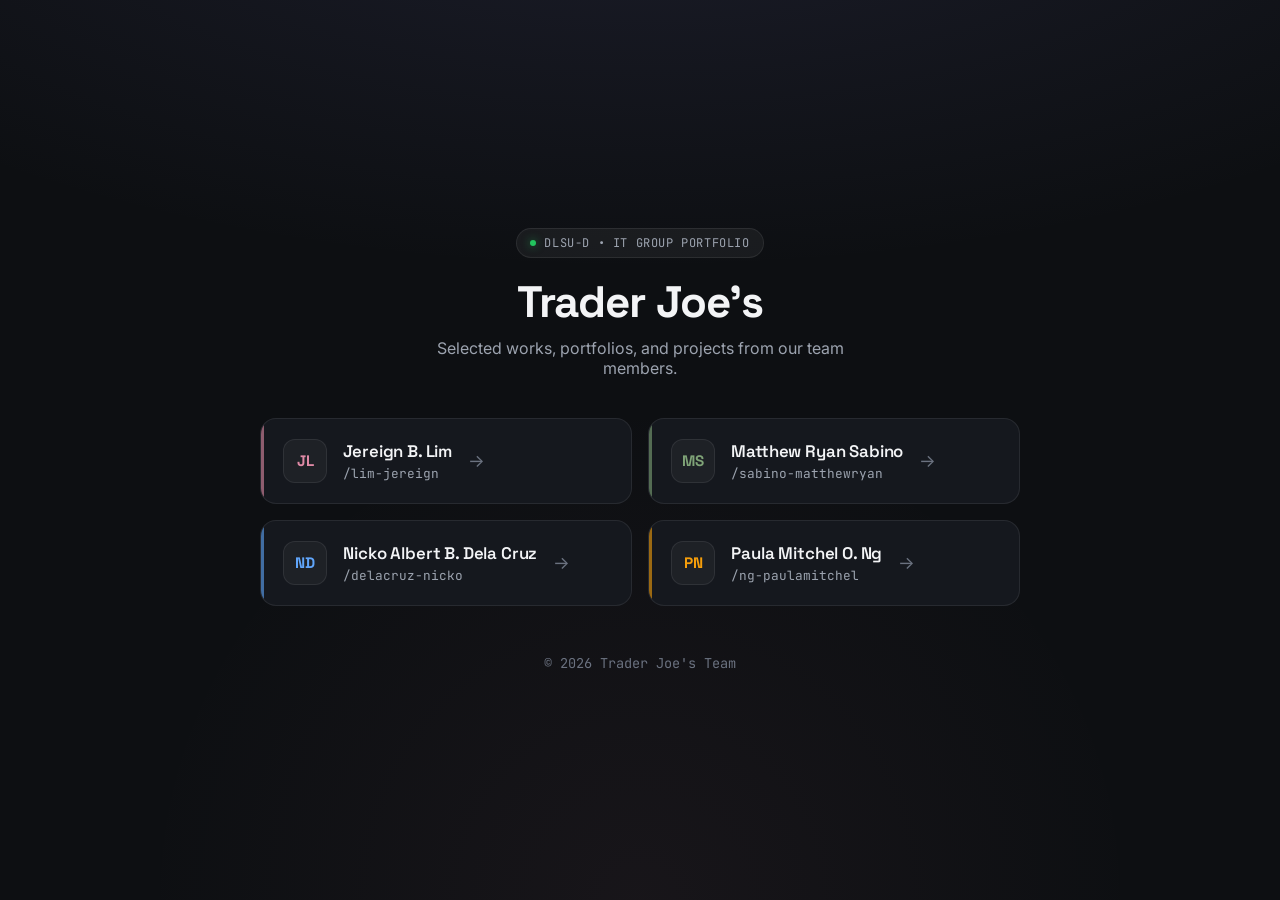
==== commit 5de7d688: "Merge branch 'main' into lim-branch" ====
--- a/index.html
+++ b/index.html
@@ -115,7 +115,7 @@
     .card {
       display: flex;
       align-items: center;
-      justify-content: space-between;
+      gap: 16px;
       text-decoration: none;
       color: inherit;
       background: var(--bg-card);
@@ -286,4 +286,4 @@
 
 </body>
 
-</html>+</html>
